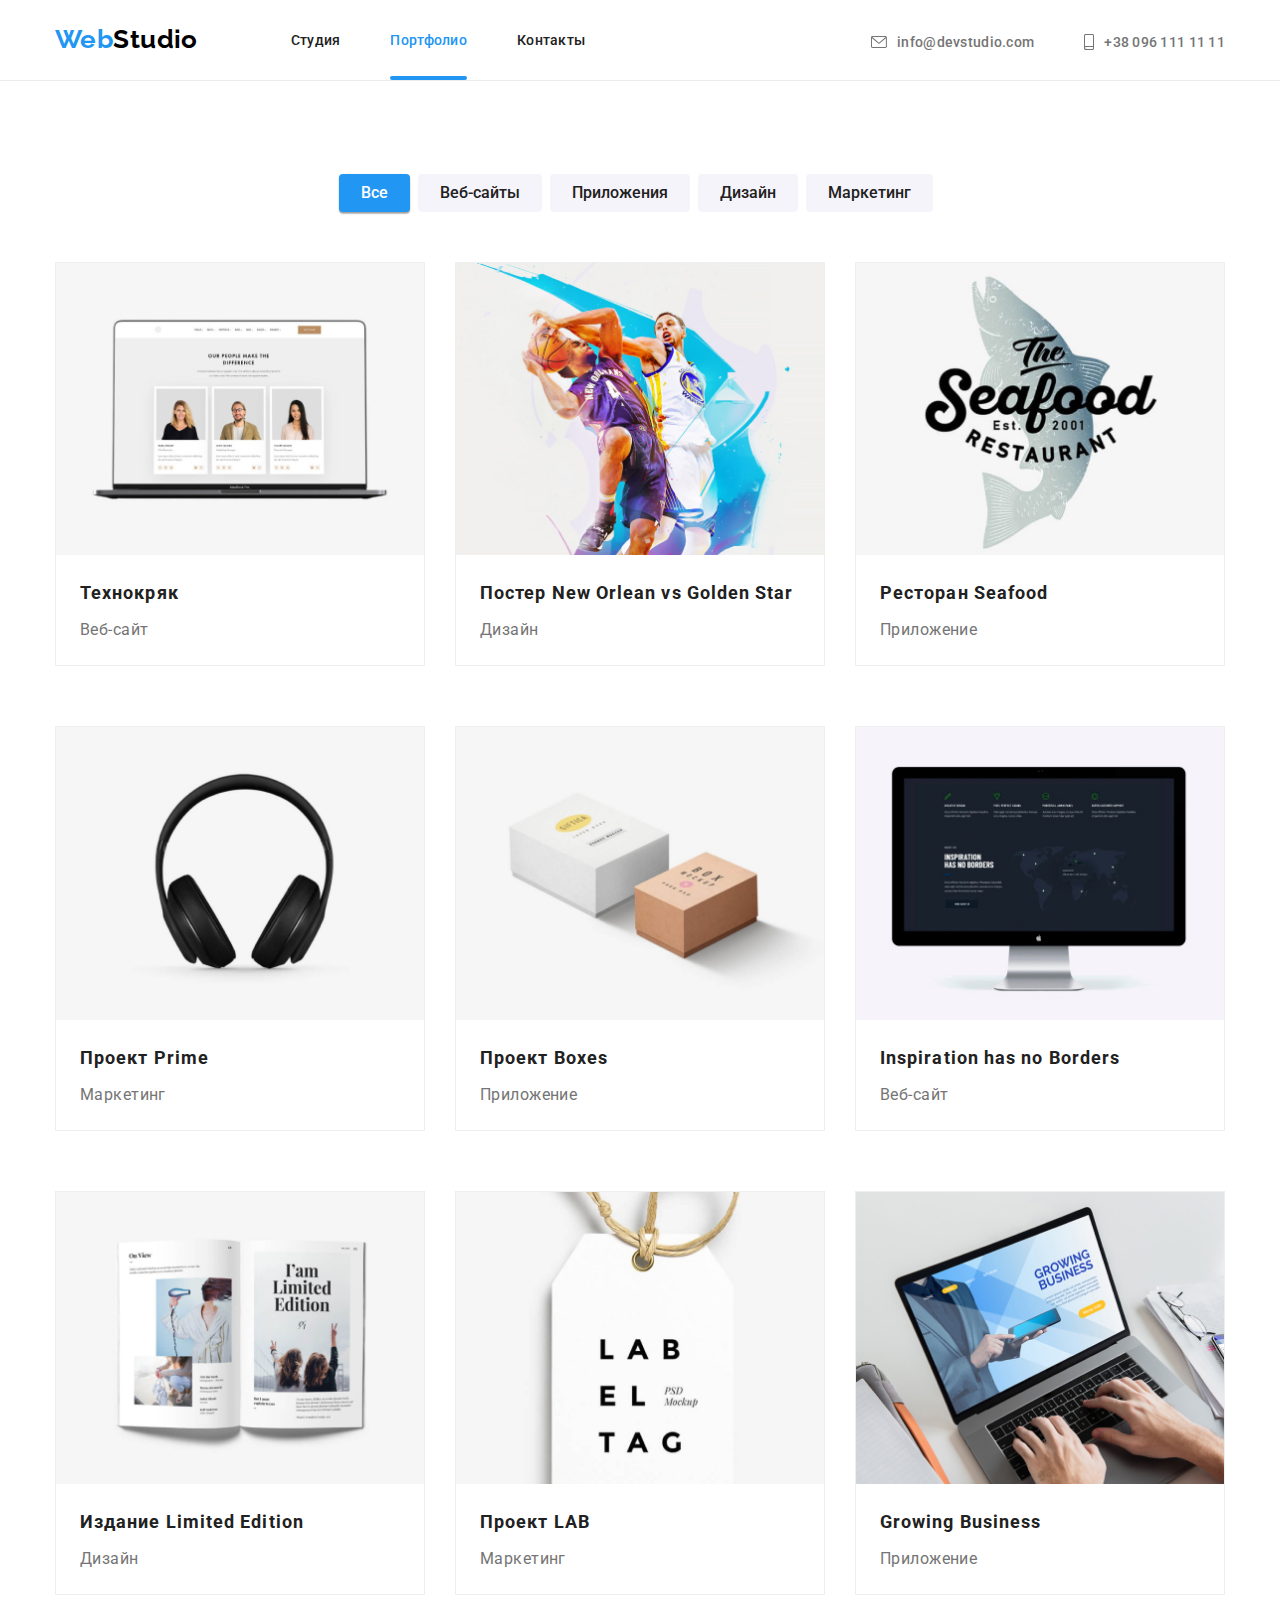
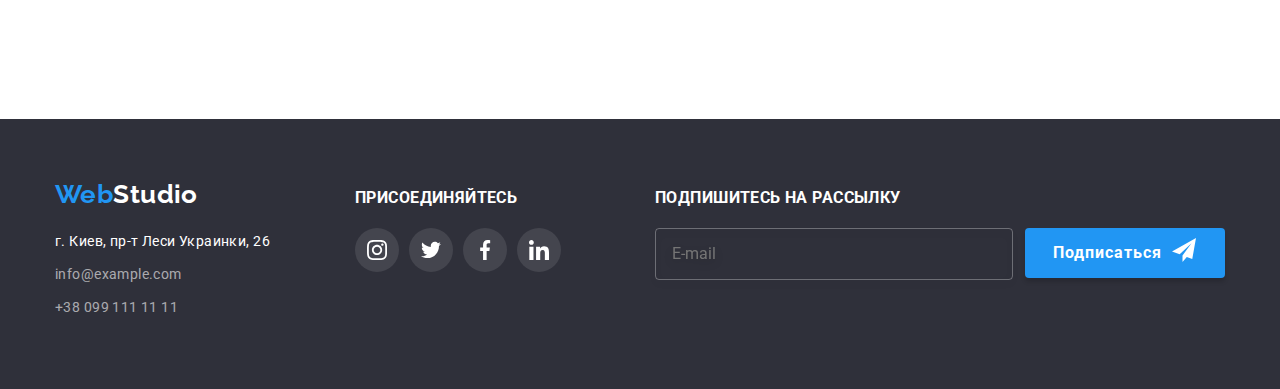
==== portfolio.html @ 2b28834d "web-studio" ====
<!DOCTYPE html>
<html lang="ru">
  <head>
    <meta charset="UTF-8" />
    <meta name="viewport" content="width=device-width, initial-scale=1.0" />

    <title>Portfolio</title>

    <link rel="preconnect" href="https://fonts.gstatic.com" />
    <link
      href="https://fonts.googleapis.com/css2?family=Raleway:wght@700&family=Roboto:wght@400;500;700;900&display=swap"
      rel="stylesheet"
    />
    <link rel="stylesheet" href="./css/main.min.css" />
  </head>
  <header class="header">
    <div class="container header--container">
      <a href="./index.html" class="logo link logo--header-padding"
        ><span class="logo_color-accent">Web</span>Studio</a
      >

      <nav>
        <ul class="site-nav list site-nav--desktop">
          <li class="site-nav__item">
            <a class="site-nav__link link" href="./index.html">Студия</a>
          </li>
          <li class="site-nav__item site-nav--active-menu">
            <a class="site-nav__link link" href="./portfolio.html">Портфолио</a>
          </li>

          <li class="site-nav__item">
            <a class="site-nav__link link" href="">Контакты</a>
          </li>
        </ul>
      </nav>

      <ul class="contact list">
        <li class="contact__item">
          <a class="contact__link link" href="mailto:info@devstudio.com">
            <svg class="contact__icon-envelope">
              <use href="./images/icons.svg#icon-envelope"></use>
            </svg>
            info@devstudio.com</a
          >
        </li>
        <li class="contact__item">
          <a class="contact__link link" href="tel:+380961111111">
            <svg class="contact__icon-phone">
              <use href="./images/icons.svg#icon-smartphone"></use>
            </svg>
            +38 096 111 11 11</a
          >
        </li>
      </ul>

      <button type="button" class="mobile-menu__button" data-menu-button>
        <svg
          class="mobile-menu__icon"
          width="40px"
          height="40px"
          aria-label="Переключатель мобильного меню"
          aria-expanded="false"
        >
          <use
            class="mobile-menu__icon-open"
            href="./images/icons.svg#icon-menu_open"
          ></use>
          <use
            class="mobile-menu__icon-close"
            href="./images/icons.svg#icon-menu_close"
          ></use>
        </svg>
      </button>

      <div class="mobile-menu" data-menu>
        <nav>
          <ul class="mobile-menu__list list site-nav--mobile">
            <li class="mobile-menu__item">
              <a class="mobile-menu__link link" href="">Студия</a>
            </li>
            <li class="mobile-menu__item">
              <a class="mobile-menu__link mobile-menu--active-menu link " href="./portfolio.html"
                >Портфолио</a
              >
            </li>

            <li class="mobile-menu__item">
              <a class="mobile-menu__link link" href="">Контакты</a>
            </li>
          </ul>
        </nav>

        <ul class="mobile-menu_contact list">
          <li class="mobile-menu_contact__tel">
            <a class="mobile-menu_contact__link link" href="tel:+380961111111">
              +38 096 111 11 11</a
            >
          </li>
          <li class="mobile-menu_contact__mail">
            <a
              class="mobile-menu_contact__link link"
              href="mailto:info@devstudio.com"
            >
              info@devstudio.com</a
            >
          </li>
        </ul>

        <ul class="list mobile-menu_social-list">
          <li class="mobile-menu_social-list__item">
            <a
              href=""
              class="mobile-menu_social-list__link link"
              rel="noopener noreferrer"
              >Instagram
            </a>
          </li>
          <li class="mobile-menu_social-list__item">
            <a
              href=""
              class="mobile-menu_social-list__link link"
              rel="noopener noreferrer"
            >
              Twitter
            </a>
          </li>
          <li class="mobile-menu_social-list__item">
            <a
              href=""
              class="mobile-menu_social-list__link link"
              rel="noopener noreferrer"
              >Facebook
            </a>
          </li>
          <li class="mobile-menu_social-list__item">
            <a
              href=""
              class="mobile-menu_social-list__link link"
              rel="noopener noreferrer"
            >
              LinkedIn
            </a>
          </li>
        </ul>
      </div>
    </div>
  </header>

  <body>
    <main>
      <section class="portfolio">
        <div class="container">
          <h1 class="visually-hidden">Наши работы</h1>
          <ul class="filter-list filter-list--margin-bottom list">
            <li class="filter-list__item">
              <button
                class="filter-list__button filter-list--active-button"
                type="button"
              >
                Все
              </button>
            </li>
            <li class="filter-list__item">
              <button class="filter-list__button" type="button">
                Веб-сайты
              </button>
            </li>
            <li class="filter-list__item">
              <button class="filter-list__button" type="button">
                Приложения
              </button>
            </li>
            <li class="filter-list__item">
              <button class="filter-list__button" type="button">Дизайн</button>
            </li>
            <li class="filter-list__item">
              <button class="filter-list__button" type="button">
                Маркетинг
              </button>
            </li>
          </ul>

          <ul class="portfolio_list list">
            <li class="portfolio__item">
              <a class="link portfolio__link" href="">
                <div class="overflow">
                  <picture>
                    <source
                      srcset="
                        ./images/portfolio/desktop/portfolio-1desktop.jpg    1x,
                        ./images/portfolio/desktop/portfolio-1desktop@2x.jpg 2x
                      "
                      media="(min-width: 1200px)" />
                    <source
                      srcset="
                        ./images/portfolio/tablet/portfolio-1tablet.jpg    1x,
                        ./images/portfolio/tablet/portfolio-1tablet@2x.jpg 2x
                      "
                      media="(min-width: 768px)" />
                    <source
                      srcset="
                        ./images/portfolio/mobile/portfolio-1mobile.jpg    1x,
                        ./images/portfolio/mobile/portfolio-1mobile@2x.jpg 2x
                      "
                      media="(max-width: 767.98px)" />
                    <img
                      src="./images/portfolio/desktop/portfolio-1desktop.jpg"
                      width="450"
                      alt=""
                  /></picture>
                  <div class="overlay">
                    Технокряк это современная площадка распространения
                    коронавируса. Компании используют эту платформу для
                    цифрового шпионажа и атак на защищённые сервера конкурентов.
                  </div>
                </div>
                <div class="portfolio-card">
                  <h2 class="portfolio-card__tittle title-color">Технокряк</h2>
                  <p class="portfolio-card__text">Веб-сайт</p>
                </div>
              </a>
            </li>

            <li class="portfolio__item">
              <a class="link portfolio__link" href="">
                <div class="overflow">
                  <picture>
                    <source
                      srcset="
                        ./images/portfolio/desktop/portfolio-2desktop.jpg    1x,
                        ./images/portfolio/desktop/portfolio-2desktop@2x.jpg 2x
                      "
                      media="(min-width: 1200px)" />
                    <source
                      srcset="
                        ./images/portfolio/tablet/portfolio-2tablet.jpg    1x,
                        ./images/portfolio/tablet/portfolio-2tablet@2x.jpg 2x
                      "
                      media="(min-width: 768px)" />
                    <source
                      srcset="
                        ./images/portfolio/mobile/portfolio-2mobile.jpg    1x,
                        ./images/portfolio/mobile/portfolio-2mobile@2x.jpg 2x
                      "
                      media="(max-width: 767.98px)" />
                    <img
                      src="./images/portfolio/desktop/portfolio-2desktop.jpg"
                      width="450"
                      alt=""
                  /></picture>
                  <div class="overlay">
                    Технокряк это современная площадка распространения
                    коронавируса. Компании используют эту платформу для
                    цифрового шпионажа и атак на защищённые сервера конкурентов.
                  </div>
                </div>
                <div class="portfolio-card">
                  <h2 class="portfolio-card__tittle title-color">
                    Постер New Orlean vs Golden Star
                  </h2>
                  <p class="portfolio-card__text">Дизайн</p>
                </div>
              </a>
            </li>

            <li class="portfolio__item">
              	<a class="link" href=""></a>
            
                <div class="overflow">
                  <picture>
										<source srcset="./images/portfolio/desktop/portfolio-3desktop.jpg 1x, ./images/portfolio/desktop/portfolio-3desktop@2x.jpg 2x" media="(min-width: 1200px)" />
										<source srcset="./images/portfolio/tablet/portfolio-3tablet.jpg 1x, ./images/portfolio/tablet/portfolio-3tablet@2x.jpg 2x" media="(min-width: 768px)" />
										<source srcset="./images/portfolio/mobile/portfolio-3mobile.jpg 1x, ./images/portfolio/mobile/portfolio-3mobile@2x.jpg 2x" media="(max-width: 767.98px)" />
										<img
										src="./images/portfolio/desktop/portfolio-3desktop.jpg"
										width="450"
										alt=""
									/></picture>
                  <div class="overlay">
                    Технокряк это современная площадка распространения
                    коронавируса. Компании используют эту платформу для
                    цифрового шпионажа и атак на защищённые сервера конкурентов.
                  </div>
                </div>
                <div class="portfolio-card">
                  <h2 class="portfolio-card__tittle title-color">
                    Ресторан Seafood
                  </h2>
                  <p class="portfolio-card__text">Приложение</p>
                </div>
              </a>
            </li>

            <li class="portfolio__item">
              	<a class="link" href=""></a>
           
                <div class="overflow">
                  <picture>
										<source srcset="./images/portfolio/desktop/portfolio-4desktop.jpg 1x, ./images/portfolio/desktop/portfolio-4desktop@2x.jpg 2x" media="(min-width: 1200px)" />
										<source srcset="./images/portfolio/tablet/portfolio-4tablet.jpg 1x, ./images/portfolio/tablet/portfolio-4tablet@2x.jpg 2x" media="(min-width: 768px)" />
										<source srcset="./images/portfolio/mobile/portfolio-4mobile.jpg 1x, ./images/portfolio/mobile/portfolio-4mobile@2x.jpg 2x" media="(max-width: 767.98px)" />
										<img
										src="./images/portfolio/desktop/portfolio-4desktop.jpg"
										width="450"
										alt=""
									/></picture>
                  <div class="overlay">
                    Технокряк это современная площадка распространения
                    коронавируса. Компании используют эту платформу для
                    цифрового шпионажа и атак на защищённые сервера конкурентов.
                  </div>
                </div>
                <div class="portfolio-card">
                  <h2 class="portfolio-card__tittle title-color">
                    Проект Prime
                  </h2>
                  <p class="portfolio-card__text">Маркетинг</p>
                </div>
              </a>
            </li>

            <li class="portfolio__item">
	<a class="link" href=""></a>
                <div class="overflow">
                         <picture>
										<source srcset="./images/portfolio/desktop/portfolio-5desktop.jpg 1x, ./images/portfolio/desktop/portfolio-5desktop@2x.jpg 2x" media="(min-width: 1200px)" />
										<source srcset="./images/portfolio/tablet/portfolio-5tablet.jpg 1x, ./images/portfolio/tablet/portfolio-5tablet@2x.jpg 2x" media="(min-width: 768px)" />
										<source srcset="./images/portfolio/mobile/portfolio-5mobile.jpg 1x, ./images/portfolio/mobile/portfolio-5mobile@2x.jpg 2x" media="(max-width: 767.98px)" />
										<img
										src="./images/portfolio/desktop/portfolio-5desktop.jpg"
										width="450"
										alt=""
									/></picture>
                  <div class="overlay">
                    Технокряк это современная площадка распространения
                    коронавируса. Компании используют эту платформу для
                    цифрового шпионажа и атак на защищённые сервера конкурентов.
                  </div>
                </div>
                <div class="portfolio-card">
                  <h2 class="portfolio-card__tittle title-color">
                    Проект Boxes
                  </h2>
                  <p class="portfolio-card__text">Приложение</p>
                </div>
              </a>
            </li>

            <li class="portfolio__item">
              <a class="link portfolio__link" href="">
                <div class="overflow">
                  <picture>
										<source srcset="./images/portfolio/desktop/portfolio-6desktop.jpg 1x, ./images/portfolio/desktop/portfolio-6desktop@2x.jpg 2x" media="(min-width: 1200px)" />
										<source srcset="./images/portfolio/tablet/portfolio-6tablet.jpg 1x, ./images/portfolio/tablet/portfolio-6tablet@2x.jpg 2x" media="(min-width: 768px)" />
										<source srcset="./images/portfolio/mobile/portfolio-6mobile.jpg 1x, ./images/portfolio/mobile/portfolio-6mobile@2x.jpg 2x" media="(max-width: 767.98px)" />
										<img
										src="./images/portfolio/desktop/portfolio-6desktop.jpg"
										width="450"
										alt=""
									/></picture>
                  <div class="overlay">
                    Технокряк это современная площадка распространения
                    коронавируса. Компании используют эту платформу для
                    цифрового шпионажа и атак на защищённые сервера конкурентов.
                  </div>
                </div>
                <div class="portfolio-card">
                  <h2 class="portfolio-card__tittle title-color">
                    Inspiration has no Borders
                  </h2>
                  <p class="portfolio-card__text">Веб-сайт</p>
                </div>
              </a>
            </li>

            <li class="portfolio__item">
              <a class="link portfolio__link" href="">
                <div class="overflow">
                 <picture>
										<source srcset="./images/portfolio/desktop/portfolio-7desktop.jpg 1x, ./images/portfolio/desktop/portfolio-7desktop@2x.jpg 2x" media="(min-width: 1200px)" />
										<source srcset="./images/portfolio/tablet/portfolio-7tablet.jpg 1x, ./images/portfolio/tablet/portfolio-7tablet@2x.jpg 2x" media="(min-width: 768px)" />
										<source srcset="./images/portfolio/mobile/portfolio-7mobile.jpg 1x, ./images/portfolio/mobile/portfolio-7mobile@2x.jpg 2x" media="(max-width: 767.98px)" />
										<img
										src="./images/portfolio/desktop/portfolio-7desktop.jpg"
										width="450"
										alt=""
									/></picture>
                  <div class="overlay">
                    Технокряк это современная площадка распространения
                    коронавируса. Компании используют эту платформу для
                    цифрового шпионажа и атак на защищённые сервера конкурентов.
                  </div>
                </div>
                <div class="portfolio-card">
                  <h2 class="portfolio-card__tittle title-color">
                    Издание Limited Edition
                  </h2>
                  <p class="portfolio-card__text">Дизайн</p>
                </div>
              </a>
            </li>

            <li class="portfolio__item">
              <a class="link portfolio__link" href="">
                <div class="overflow">
                 <picture>
										<source srcset="./images/portfolio/desktop/portfolio-8desktop.jpg 1x, ./images/portfolio/desktop/portfolio-8desktop@2x.jpg 2x" media="(min-width: 1200px)" />
										<source srcset="./images/portfolio/tablet/portfolio-8tablet.jpg 1x, ./images/portfolio/tablet/portfolio-8tablet@2x.jpg 2x" media="(min-width: 768px)" />
										<source srcset="./images/portfolio/mobile/portfolio-8mobile.jpg 1x, ./images/portfolio/mobile/portfolio-8mobile@2x.jpg 2x" media="(max-width: 767.98px)" />
										<img
										src="./images/portfolio/desktop/portfolio-8desktop.jpg"
										width="450"
										alt=""
									/></picture>
                  <div class="overlay">
                    Технокряк это современная площадка распространения
                    коронавируса. Компании используют эту платформу для
                    цифрового шпионажа и атак на защищённые сервера конкурентов.
                  </div>
                </div>
                <div class="portfolio-card">
                  <h2 class="portfolio-card__tittle title-color">Проект LAB</h2>
                  <p class="portfolio-card__text">Маркетинг</p>
                </div>
              </a>
            </li>
            <li class="portfolio__item">
              <a class="link portfolio__link" href="">
                <div class="overflow">
                 <picture>
										<source srcset="./images/portfolio/desktop/portfolio-9desktop.jpg 1x, ./images/portfolio/desktop/portfolio-9desktop@2x.jpg 2x" media="(min-width: 1200px)" />
										<source srcset="./images/portfolio/tablet/portfolio-9tablet.jpg 1x, ./images/portfolio/tablet/portfolio-9tablet@2x.jpg 2x" media="(min-width: 768px)" />
										<source srcset="./images/portfolio/mobile/portfolio-9mobile.jpg 1x, ./images/portfolio/mobile/portfolio-9mobile@2x.jpg 2x" media="(max-width: 767.98px)" />
										<img
										src="./images/portfolio/desktop/portfolio-9desktop.jpg"
										width="450"
										alt=""
									/></picture>
                  <div class="overlay">
                    Технокряк это современная площадка распространения
                    коронавируса. Компании используют эту платформу для
                    цифрового шпионажа и атак на защищённые сервера конкурентов.
                  </div>
                </div>
                <div class="portfolio-card">
                  <h2 class="portfolio-card__tittle title-color">
                    Growing Business
                  </h2>
                  <p class="portfolio-card__text">Приложение</p>
                </div>
              </a>
            </li>
          </ul>
        </div>
      </section>
    </main>

    <footer class="footer">
      <div class="footer_container container">
        <div class="footer__item">
          <a
            href="./index.html"
            class="logo link logo--white footer__title--margin"
          >
            <span class="logo_color-accent">Web</span>Studio</a
          >

          <address class="address">
            <ul class="list address-list">
              <li class="address-list__item address-list--color-white">
                г. Киев, пр-т Леси Украинки, 26
              </li>
              <li class="address-list__item item">
                <a
                  class="address-list__link link"
                  href="mailto:info@example.com"
                  >info@example.com</a
                >
              </li>
              <li class="address-list__item item">
                <a class="address-list__link link" href="tel:+380991111111"
                  >+38 099 111 11 11</a
                >
              </li>
            </ul>
          </address>
        </div>

        <div class="footer__item">
          <h3 class="title-color title_bg-dark footer__title--margin">
            Присоединяйтесь
          </h3>
          <ul class="list social-list">
            <li class="social-list__item">
              <a
                href=""
                class="social-list__link social-list_bg-color"
                target="_blank"
                rel="noopener noreferrer"
              >
                <svg class="social-list__icon social-list__icon--white">
                  <use href="./images/icons.svg#icon-instagram"></use>
                </svg>
              </a>
            </li>
            <li class="social-list__item">
              <a
                href=""
                class="social-list__link social-list_bg-color"
                target="_blank"
                rel="noopener noreferrer"
              >
                <svg class="social-list__icon social-list__icon--white">
                  <use href="./images/icons.svg#icon-twitter"></use>
                </svg>
              </a>
            </li>
            <li class="social-list__item">
              <a
                href=""
                class="social-list__link social-list_bg-color"
                target="_blank"
                rel="noopener noreferrer"
              >
                <svg class="social-list__icon social-list__icon--white">
                  <use href="./images/icons.svg#icon-facebook"></use>
                </svg>
              </a>
            </li>
            <li class="social-list__item">
              <a
                href=""
                class="social-list__link social-list_bg-color"
                target="_blank"
                rel="noopener noreferrer"
              >
                <svg class="social-list__icon social-list__icon--white">
                  <use href="./images/icons.svg#icon-linkedin"></use>
                </svg>
              </a>
            </li>
          </ul>
        </div>

        <div class="footer__item">
          <h3 class="title-color title_bg-dark footer__title--margin">
            Подпишитесь на рассылку
          </h3>
          <form class="footer__form">
            <label class="footer__label">
              <input class="footer__input" name="email" placeholder="E-mail" />
            </label>

            <button class="button footer__btn--inline-flex" type="submit">
              Подписаться
              <svg class="footer__btn-icon">
                <use href="./images/icons.svg#icon-send"></use>
              </svg>
            </button>
          </form>
        </div>
      </div>
    </footer>

    <script src="./js/mobile-menu.js"></script>
  </body>
</html>
---- css/main.min.css ----
/*! modern-normalize v1.0.0 | MIT License | https://github.com/sindresorhus/modern-normalize */*,::after,::before{box-sizing:border-box}:root{-moz-tab-size:4;tab-size:4}html{line-height:1.15;-webkit-text-size-adjust:100%}body{margin:0}body{font-family:system-ui,-apple-system,'Segoe UI',Roboto,Helvetica,Arial,sans-serif,'Apple Color Emoji','Segoe UI Emoji'}hr{height:0;color:inherit}abbr[title]{text-decoration:underline dotted}b,strong{font-weight:bolder}code,kbd,pre,samp{font-family:ui-monospace,SFMono-Regular,Consolas,'Liberation Mono',Menlo,monospace;font-size:1em}small{font-size:80%}sub,sup{font-size:75%;line-height:0;position:relative;vertical-align:baseline}sub{bottom:-.25em}sup{top:-.5em}table{text-indent:0;border-color:inherit}button,input,optgroup,select,textarea{font-family:inherit;font-size:100%;line-height:1.15;margin:0}button,select{text-transform:none}[type=button],[type=reset],[type=submit],button{-webkit-appearance:button}::-moz-focus-inner{border-style:none;padding:0}:-moz-focusring{outline:1px dotted ButtonText}:-moz-ui-invalid{box-shadow:none}legend{padding:0}progress{vertical-align:baseline}::-webkit-inner-spin-button,::-webkit-outer-spin-button{height:auto}[type=search]{-webkit-appearance:textfield;outline-offset:-2px}::-webkit-search-decoration{-webkit-appearance:none}::-webkit-file-upload-button{-webkit-appearance:button;font:inherit}summary{display:list-item}:root{--prymary-color: #757575;--secondary-color: #212121;--accent-color: #2196f3;--dark-bg-color: #2f303a;--section-bg-color: #f5f4fa;--logo-header: #000000;--logo-footer-and-active-link-button: #ffffff;--icon-color: #afb1b8;--icon-color-hover: #ffffff;--time-drn: 250ms;--time-trans-fcn: cubic-bezier(0.4, 0, 0.2, 1);--grid-mrgn-left: 30px;--grid-mrgn-top: 30px;--grid-item: 3;--grid-indent: 30px}.social-list__link,.features__icon-block,.clients-list__link{display:flex;justify-content:center;align-items:center}section{width:100%;padding-top:60px;padding-bottom:60px}@media screen and (min-width: 768px){section{padding-top:94px;padding-bottom:94px}}.container{display:block;width:100%;margin-right:auto;margin-left:auto;padding-left:15px;padding-right:15px}@media screen and (min-width: 480px){.container{width:480px}}@media screen and (min-width: 768px){.container{width:768px}}@media screen and (min-width: 1200px){.container{width:1200px}}html{box-sizing:border-box}*,*::after,*::before{box-sizing:inherit}body{font-family:"Roboto", sans-serif;font-size:14px;font-weight:400;letter-spacing:0.03em;color:var(--prymary-color)}@media screen and (min-width: 768px){body{padding-top:80px}}body.is-fixed{position:fixed}h1,h2,h3,h4,h5,h6,p{margin:0;padding:0}img{display:block;max-width:100%;height:auto}.visually-hidden{position:absolute !important;clip:rect(1px 1px 1px 1px);clip:rect(1px, 1px, 1px, 1px);padding:0 !important;border:0 !important;height:1px !important;width:1px !important;overflow:hidden}.list{list-style-type:none;padding:0;margin:0}.link{text-decoration:none;color:inherit;transition:color var(--time-drn) var(--time-trans-fcn)}.link:hover,.link:focus{color:var(--accent-color)}.title-color{color:var(--secondary-color)}.section-title{font-weight:700;text-align:center;font-size:28px;line-height:1.17;margin-bottom:30px}.title_bg-dark{line-height:1.14;text-transform:uppercase;color:var(--logo-footer-and-active-link-button)}.button{display:block;text-align:center;margin-right:auto;margin-left:auto;padding:10px 28px;border:none;min-width:200px;height:50px;cursor:pointer;font-weight:700;font-size:16px;line-height:1.87;letter-spacing:0.06em;color:var(--logo-footer-and-active-link-button);border-color:var(--accent-color);background-color:var(--accent-color);box-shadow:0px 4px 4px rgba(0,0,0,0.15);border-radius:4px}.social-list{display:inline-flex}.social-list__item{margin-right:10px}.social-list__item:last-child{margin-right:0px}.social-list__link{background-size:contain;height:44px;width:44px;border-radius:50%;transition:background-color var(--time-drn) var(--time-trans-fcn)}.social-list__link:hover,.social-list__link:focus{background-color:var(--accent-color)}.social-list__link:hover:hover .social-list__icon,.social-list__link:hover:focus .social-list__icon,.social-list__link:focus:hover .social-list__icon,.social-list__link:focus:focus .social-list__icon{fill:var(--icon-color-hover)}.social-list__icon{width:20px;height:20px;fill:var(--icon-color);transition:fill var(--time-drn) var(--time-trans-fcn)}.social-list__icon--white{fill:var(--logo-footer-and-active-link-button)}.social-list_bg-color{background-color:rgba(255,255,255,0.1)}.logo{display:inline-block;font-family:"Raleway", sans-serif;font-size:24px;line-height:1.16;font-weight:700;color:var(--logo-header);transition:color var(--time-drn) var(--time-trans-fcn)}.logo--header-padding{padding-top:16px;padding-bottom:16px}.logo_color-accent{color:var(--accent-color)}.logo--white{color:var(--logo-footer-and-active-link-button)}@media screen and (min-width: 1200px){.logo{font-size:26px;line-height:1.2}}.site-nav{display:flex;margin-left:88px;margin-right:80px;font-size:12px;font-weight:500;line-height:1.15;letter-spacing:0.02em;color:var(--secondary-color)}@media screen and (max-width: 767px){.site-nav--desktop{display:none}}@media screen and (min-width: 1200px){.site-nav{margin-left:93px;font-size:14px}}.site-nav__item{margin-right:50px}.site-nav__item:last-child{margin-right:0px}.site-nav__link{display:block;padding-top:32px;padding-bottom:28px;transition:color var(--time-drn) var(--time-trans-fcn)}.site-nav--active-menu{color:var(--accent-color)}.site-nav--active-menu::after{content:"";display:block;height:4px;width:100%;background-color:var(--accent-color);border-radius:2px}.mobile-menu{display:none;padding-top:48px;padding-bottom:40px;padding-left:40px;padding-right:40px;position:fixed;top:0;left:0;width:100%;height:100%;background-color:#fff;z-index:10;overflow:hidden;font-weight:500;letter-spacing:0.02em}@media screen and (min-width: 768px){.mobile-menu{display:none}}@media screen and (max-width: 768px){.mobile-menu.is-open{display:flex;flex-direction:column;justify-content:space-between}}.mobile-menu__button{position:relative;height:40px;width:40px;padding-top:10px;padding-bottom:10px;border:none;padding:0;margin-top:10px;margin-bottom:10px;background-color:transparent;transition:fill var(--time-drn) var(--time-trans-fcn)}.mobile-menu__button:active,.mobile-menu__button:focus{fill:var(--accent-color)}.mobile-menu__button.is-open{position:absolute;top:0;right:15px;z-index:100}.mobile-menu__button.is-open .mobile-menu__icon-close{display:block}.mobile-menu__button.is-open .mobile-menu__icon-open{display:none}@media screen and (min-width: 768px){.mobile-menu__button{display:none}}.mobile-menu__icon-close{display:none}.mobile-menu__list{font-size:40px;line-height:1.17;color:var(--secondary-color);transition:fill var(--time-drn) var(--time-trans-fcn)}@media screen and (max-width: 480px){.mobile-menu__list{font-size:36px}}.mobile-menu__item{margin-bottom:32px}.mobile-menu__item:last-child{margin-bottom:0}.mobile-menu__link:active,.mobile-menu__link:focus{color:var(--accent-color)}.mobile-menu_contact{margin-bottom:64px}.mobile-menu_contact__tel{margin-bottom:32px;font-size:34px;line-height:1.17;color:var(--accent-color)}@media screen and (max-width: 480px){.mobile-menu_contact__tel{font-size:28px}}.mobile-menu_contact__mail{font-size:24px;line-height:1.16}@media screen and (max-width: 480px){.mobile-menu_contact__mail{font-size:18px}}.mobile-menu_social-list{display:flex;flex-wrap:wrap;font-size:18px;line-height:1.22;color:var(--accent-color)}.mobile-menu_social-list__item{border-left:1px solid #ececec;padding-left:10px;padding-right:10px;margin-bottom:8px}.mobile-menu_social-list__item:first-child{padding-left:0;border-left:none}.mobile-menu_social-list__item:last-child{padding-right:0}.mobile-menu--active-menu{color:var(--accent-color)}.contact{display:inline-block}.contact__item-tel{margin-bottom:32px;font-weight:500;font-size:34px;line-height:1.17;letter-spacing:0.02em;color:#2196f3}.contact__item-mail{font-family:Roboto;font-style:normal;font-weight:500;font-size:24px;line-height:28px;letter-spacing:0.02em;color:#757575}.contact--mobile{margin-bottom:64px}@media screen and (max-width: 768px){.desktop_contact{display:none}}@media screen and (min-width: 1200px){.desktop_contact{display:block}}.contact{font-weight:500;line-height:1.15;letter-spacing:0.02em}@media screen and (max-width: 767px){.contact{display:none}}@media screen and (min-width: 768px){.contact{display:block}}@media screen and (min-width: 1200px){.contact{display:flex;margin-left:auto}}@media screen and (min-width: 768px) and (max-width: 1199px){.contact__item:first-child{margin-bottom:10px}}@media screen and (min-width: 1200px){.contact__item+.contact__item{margin-left:50px}}@media screen and (min-width: 768px) and (max-width: 1199px){.contact__link-mail:first-child{padding-top:21px}}@media screen and (min-width: 768px) and (max-width: 1199px){.contact__link-tel:last-child{padding-bottom:21px}}@media screen and (min-width: 1200px){.contact__link{display:flex;justify-content:center;align-items:center;padding-top:32px;padding-bottom:28px}}.contact__link:hover .contact__icon-phone,.contact__link:focus .contact__icon-phone,.contact__link:hover .contact__icon-envelope,.contact__link:focus .contact__icon-envelope{fill:var(--accent-color)}.contact__icon-envelope{height:12px;width:16px;margin-right:10px;fill:var(--prymary-color);transition:fill var(--time-drn) var(--time-trans-fcn)}.contact__icon-phone{height:16px;width:10px;margin-right:10px;fill:var(--prymary-color);transition:fill var(--time-drn) var(--time-trans-fcn)}.form__field{font-size:12px;line-height:1.16;letter-spacing:0.01em;color:var(--prymary-color);margin-bottom:10px}.form__field--margin-bottom{margin-bottom:20px}.form__label:focus-within{color:#2196f3}.form__text{display:block;margin-bottom:4px}.form__input{display:inline-block;padding-top:11px;padding-bottom:11px;padding-left:45px;padding-right:12px;width:100%;outline:none;border:1px solid rgba(33,33,33,0.2);border-radius:4px;cursor:pointer;transition:border var(--time-drn) var(--time-trans-fcn)}.form__input:hover,.form__input:focus{border:1px solid var(--accent-color)}.form__input:hover+.form__icon,.form__input:focus+.form__icon{fill:var(--accent-color)}.form__input:hover,.form__input:focus{border:1px solid var(--accent-color)}.form__input-with-icon{position:relative}.form__icon{position:absolute;left:12px;top:50%;transform:translatey(-50%);transition:fill var(--time-drn) var(--time-trans-fcn)}.form__comment{padding-top:12px;padding-bottom:12px;padding-left:16px;padding-right:16px;resize:none}.form__comment::placeholder{line-height:1.14;letter-spacing:0.01em;color:rgba(117,117,117,0.5)}.form__checkbox{position:absolute}.form__checkbox:checked+.form__check-icon{background-color:var(--accent-color);border:transparent;fill:white}@media screen and (max-width: 1199px){.form__checkbox-text{margin-bottom:4px;font-size:11px;line-height:1.16;letter-spacing:0.03em}}.form__checkbox-link{color:var(--accent-color);text-decoration:underline}.form__check-icon{display:inline-block;vertical-align:middle;border:2px solid var(--secondary-color);border-radius:2px;fill:transparent;margin-right:7px}.form__btn-modal{margin-top:30px;font-weight:700;font-size:16;line-height:1.87;letter-spacing:0.06em;transition:background var(--time-drn) var(--time-trans-fcn)}.form__btn-modal:hover,.form__btn-modal:focus{background:#188ce8}.team-card{text-align:center;padding-top:30px;padding-bottom:24px;padding-left:30px;padding-right:30px;font-size:16px;line-height:1.18}.team-card__title{font-weight:500;margin-bottom:10px}.team-card__text{margin-bottom:16px;word-break:break-all}.address-list{font-style:normal;line-height:1.71;letter-spacing:0.03em}.address-list__item{margin-bottom:9px;color:rgba(255,255,255,0.6)}.address-list__item{margin-bottom:9px}.address-list--color-white{margin-bottom:9px;color:#fff}.flex{display:flex;justify-content:space-between;align-items:baseline}.header{width:100%;border-bottom:1px solid #ececec;background-color:#ffffff}@media screen and (min-width: 768px){.header{position:fixed;top:0;left:0;z-index:100}}.header--container{position:relative;display:flex;align-items:center}@media screen and (max-width: 768px){.header--container{justify-content:space-between}}.hero{margin-left:auto;margin-right:auto;padding-top:118px;padding-bottom:118px;text-align:center}@media screen and (min-width: 1200px){.hero{padding-top:200px;padding-bottom:200px}}.hero--bg-image{max-width:1600px;background-repeat:no-repeat;background-size:cover;background-color:var(--dark-bg-color);background-image:linear-gradient(to right, rgba(47,48,58,0.4), rgba(47,48,58,0.4)),url(./../images/hero/hero-mobile.jpg)}@media (min-device-pixel-ratio: 2), (min-resolution: 192dpi), (min-resolution: 2dppx){.hero--bg-image{background-image:linear-gradient(to right, rgba(47,48,58,0.4), rgba(47,48,58,0.4)),url(./../images/hero/hero-mobile@2x.jpg)}}@media screen and (min-width: 768px){.hero--bg-image{background-image:linear-gradient(to right, rgba(47,48,58,0.4), rgba(47,48,58,0.4)),url(./../images/hero/hero-tablet.jpg)}}@media screen and (min-width: 768px) and (min-device-pixel-ratio: 2), screen and (min-width: 768px) and (min-resolution: 192dpi), screen and (min-width: 768px) and (min-resolution: 2dppx){.hero--bg-image{background-image:linear-gradient(to right, rgba(47,48,58,0.4), rgba(47,48,58,0.4)),url(./../images/hero/hero-tablet@2x.jpg)}}@media screen and (min-width: 1200px){.hero--bg-image{background-image:linear-gradient(to right, rgba(47,48,58,0.4), rgba(47,48,58,0.4)),url(./../images/hero/hero-desktop.jpg)}}@media screen and (min-width: 1200px) and (min-device-pixel-ratio: 2), screen and (min-width: 1200px) and (min-resolution: 192dpi), screen and (min-width: 1200px) and (min-resolution: 2dppx){.hero--bg-image{background-image:linear-gradient(to right, rgba(47,48,58,0.4), rgba(47,48,58,0.4)),url(./../images/hero/hero-desktop@2x.jpg)}}.hero__title{margin-right:auto;margin-left:auto;max-width:696px;margin-bottom:30px;font-weight:900;font-size:26px;line-height:1.62;letter-spacing:0.06em;text-transform:uppercase;color:#fff}@media screen and (min-width: 1200px){.hero__title{width:696px;font-size:44px;line-height:1.36}}.backdrop{position:fixed;width:100%;height:100%;top:0px;left:0px;background-color:rgba(0,0,0,0.2);z-index:150;opacity:1;transition:opacity 500ms ease}.backdrop.is-hidden{opacity:0;pointer-events:none}.is-hidden .modal{transform:translate(-200%, 0) scale(0.3)}.modal{width:100%;max-width:450px;padding:40px;position:absolute;top:50%;left:50%;height:581px;transform:translate(-50%, -50%) scale(1);transition:transform 500ms ease;background:#ffffff;box-shadow:0px 1px 3px rgba(0,0,0,0.12),0px 1px 1px rgba(0,0,0,0.14),0px 2px 1px rgba(0,0,0,0.2)}@media screen and (min-width: 1200px){.modal{max-width:528px}}.modal__btn-close{display:flex;align-items:center;justify-content:center;width:30px;height:30px;position:absolute;top:8px;right:8px;background:#ffffff;border:1px solid rgba(0,0,0,0.1);border-radius:50%;padding:0px;cursor:pointer}.modal__btn-close:hover .modal__icon-close,.modal__btn-close:focus .modal__icon-close{fill:var(--accent-color)}.modal__icon-close{width:11px;height:11px;transition:fill var(--time-drn) var(--time-trans-fcn)}.modal__title{margin-bottom:12px;font-weight:700;font-size:20px;line-height:1.15;text-align:center}@media screen and (min-width: 768px){.features__list{display:flex;flex-wrap:wrap;justify-content:space-between}}.features__item{margin-bottom:30px}@media screen and (min-width: 768px){.features__item{flex-basis:calc((100% - 30px) / 2)}}@media screen and (min-width: 768px){.features__item:nth-last-child(-n+2){margin-bottom:0}}@media screen and (min-width: 1200px){.features__item{flex-basis:calc((100% - 3 * 30px) / 4)}}@media screen and (min-width: 1200px){.features__item{margin-bottom:0}}.features__icon-block{height:120px;background-color:var(--section-bg-color);margin-bottom:30px}.features__icon{width:65.32px;height:70px}.features__title{display:block;text-align:center;font-weight:700;line-height:1.14;text-transform:uppercase;margin-bottom:10px}@media screen and (min-width: 768px){.features__title{text-align:left}}.features-text{display:block;line-height:1.71}.occupation{display:none}@media screen and (min-width: 1200px){.occupation{display:block;padding-top:0px}.occupation__item{position:relative;flex-basis:calc((100% - 60px) / 3)}.occupation__text{display:flex;align-items:center;justify-content:center;position:absolute;bottom:0px;width:100%;z-index:2;text-align:center;margin-bottom:27px}.occupation__list{position:relative}.occupation__item::after{content:"";position:absolute;display:block;width:100%;height:70px;background-color:rgba(47,48,58,0.8);bottom:0px}}.team{background-color:var(--section-bg-color)}@media screen and (min-width: 768px){.team__list{display:flex;flex-wrap:wrap;justify-content:space-between}}.team__item{width:100%;max-width:450px;margin-bottom:30px;background:var(--logo-footer-and-active-link-button);box-shadow:0px 1px 3px rgba(0,0,0,0.12),0px 1px 1px rgba(0,0,0,0.14),0px 2px 1px rgba(0,0,0,0.2);border-radius:0px 0px 4px 4px}.team__item:last-child{margin-bottom:0}@media screen and (min-width: 768px){.team__item{flex-basis:calc((100% - 30px) / 2)}.team__item:nth-last-child(-n+2){margin-bottom:0}}@media screen and (min-width: 1200px){.team__item{flex-basis:calc((100% - 90px) / 4);margin-bottom:0}}.team-card{text-align:center;padding-top:30px;padding-bottom:24px;padding-left:30px;padding-right:30px;font-size:16px;line-height:1.18}.team-card__title{font-weight:500;margin-bottom:10px}.team-card__text{margin-bottom:16px;word-break:break-all}@media screen and (max-width: 767px){.clients{display:none}}.clients-list{display:flex;flex-wrap:wrap;justify-content:space-between}@media screen and (min-width: 768px){.clients-list__item{flex-basis:calc((100% - 60px) / 3);margin-bottom:30px}.clients-list__item:nth-last-child(-n+3){margin-bottom:0px}}@media screen and (min-width: 1200px){.clients-list__item{flex-basis:calc((100% - 150px) / 6);margin-bottom:0px}}.clients-list__link{width:170px;height:92px;border:1px solid var(--icon-color);border-radius:4px;transition:border var(--time-drn) var(--time-trans-fcn)}.clients-list__link:hover,.clients-list__link:focus{border:1px solid var(--accent-color)}.clients-list__link:hover .clients-list__icon,.clients-list__link:focus .clients-list__icon{fill:var(--accent-color)}.clients-list__icon{width:106px;height:60px;fill:var(--icon-color);transition:fill var(--time-drn) var(--time-trans-fcn)}@media screen and (min-width: 1200px){.clients-list__icon{margin-left:32px;margin-right:32px}}.footer{width:100%;background-color:var(--dark-bg-color);color:var(--logo-footer-and-active-link-button);padding-top:60px;padding-bottom:60px;padding-left:0px;padding-right:0px}.footer_container{display:flex;flex-direction:column}@media screen and (max-width: 767px){.footer_container{text-align:center}}@media screen and (min-width: 768px){.footer_container{flex-direction:row;flex-wrap:wrap;justify-content:space-between;align-items:baseline}}.footer__item{margin-bottom:60px;text-align:center}.footer__item:last-child{margin-bottom:0px}@media screen and (min-width: 768px){.footer__item{flex-basis:calc((100% - 30px) / 2)}.footer__item:last-child{flex-basis:100%}}@media screen and (min-width: 1200px){.footer__item{text-align:left;margin-bottom:0px;flex-basis:calc((50% - 45px) / 2)}.footer__item:last-child{flex-basis:calc(50% - 15px)}}.footer__title--margin{margin-bottom:20px}.footer__form{display:block}@media screen and (min-width: 1200px){.footer__form{display:flex}}.footer__label{display:block}.footer__input{margin-bottom:20px;width:100%;max-width:450px;padding-top:15px;padding-bottom:15px;border:1px solid rgba(255,255,255,0.3);filter:drop-shadow(0px 4px 4px rgba(0,0,0,0.15));border-radius:4px;padding-left:16px;padding-right:16px;background:transparent;font-size:16px;line-height:1.25;color:rgba(255,255,255,0.6)}@media screen and (min-width: 1200px){.footer__input{width:358px;margin-bottom:0px;margin-right:12px}}.footer__btn--inline-flex{display:block;text-align:center}@media screen and (min-width: 1200px){.footer__btn--inline-flex{display:inline-flex}}.footer__btn-icon{width:24px;height:24px;fill:var(--logo-footer-and-active-link-button);margin-left:10px}.grid{display:flex;flex-wrap:wrap;margin-left:calc(-1 * var(--grid-mrgn-left));margin-top:calc(-1 * var(--grid-mrgn-top))}.grid__item{flex-basis:calc((100% - var(--grid-indent) * 3) / var(--grid-item));margin-left:var(--grid-mrgn-left);margin-top:var(--grid-mrgn-top)}.filter-list{display:flex;flex-wrap:wrap}@media screen and (min-width: 768px){.filter-list{justify-content:center;align-items:baseline}}.filter-list--margin-bottom{margin-bottom:50px}.filter-list__item{margin-right:8px;margin-bottom:10px}@media screen and (min-width: 768px){.filter-list__item{margin-bottom:0px}}.filter-list__item:nth-last-child(-n+2){margin-bottom:0px}.filter-list__button{display:inline-block;text-align:center;height:38px;padding-top:6px;padding-bottom:6px;padding-left:22px;padding-right:22px;font-size:16px;line-height:1.62;font-weight:500;border:0px;text-decoration:none;border-radius:4px;cursor:pointer;color:var(--secondary-color);background-color:#f5f4fa;transition-property:color, background, box-shadow;transition:var(--time-drn) var(--time-trans-fcn)}.filter-list__button:hover,.filter-list__button:focus{color:var(--logo-footer-and-active-link-button);background-color:var(--accent-color);box-shadow:0px 1px 3px rgba(0,0,0,0.12),0px 1px 1px rgba(0,0,0,0.14),0px 2px 1px rgba(0,0,0,0.2);border-radius:4px 4px 4px 4px}.filter-list--active-button{color:var(--logo-footer-and-active-link-button);background-color:var(--accent-color);box-shadow:0px 1px 3px rgba(0,0,0,0.12),0px 1px 1px rgba(0,0,0,0.14),0px 2px 1px rgba(0,0,0,0.2);border-radius:4px}.portfolio_list{display:block}@media screen and (min-width: 768px){.portfolio_list{display:flex;flex-wrap:wrap;justify-content:space-between}}@media screen and (min-width: 1200px){.portfolio_list{display:flex;flex-wrap:wrap;margin-left:calc(-1 * var(--grid-mrgn-left));margin-top:calc(-1 * var(--grid-mrgn-top))}}.portfolio__item{border:1px solid #eeeeee;margin-bottom:30px;position:relative;background:var(--logo-footer-and-active-link-button)}@media screen and (max-width: 768px){.portfolio__item:last-child{margin-bottom:0px}}@media screen and (min-width: 768px){.portfolio__item{flex-basis:calc((100% - 30px) / 2)}}@media screen and (min-width: 1200px){.portfolio__item{flex-basis:calc((100% - var(--grid-indent) * 3) / var(--grid-item));margin-left:var(--grid-mrgn-left);margin-top:var(--grid-mrgn-top)}}.portfolio__link:hover,.portfolio__link:focus{color:var(--prymary-color);box-shadow:0px 1px 1px rgba(0,0,0,0.12),0px 4px 4px rgba(0,0,0,0.06),1px 4px 6px rgba(0,0,0,0.16)}.portfolio__link:hover .overlay,.portfolio__link:focus .overlay{opacity:0.9;transform:translateY(0%)}.overlay{position:absolute;width:100%;height:294px;transform:translateY(100%);transition:transform var(--time-drn) var(--time-trans-fcn);padding-top:63px;padding-bottom:63px;padding-left:24px;padding-right:24px;background-color:#2196f3;opacity:0;top:0px;font-size:18px;line-height:1.56;color:var(--logo-footer-and-active-link-button)}@media screen and (min-width: 768px) and (max-width: 1199px){.overlay{padding-top:49px;padding-bottom:49px}}@media screen and (max-width: 479px){.overlay{font-size:14px;padding-top:30px;padding-bottom:30px}}.overflow{position:relative;overflow:hidden}.portfolio-card{padding-top:20px;padding-bottom:20px;padding-left:24px;padding-right:24px;border-top:0px}.portfolio-card__tittle{margin-bottom:4px;font-size:18px;line-height:2;font-weight:700;letter-spacing:0.06em;color:var(--secondary-color)}.portfolio-card__text{font-size:16px;line-height:1.87}
/*# sourceMappingURL=main.min.css.map */
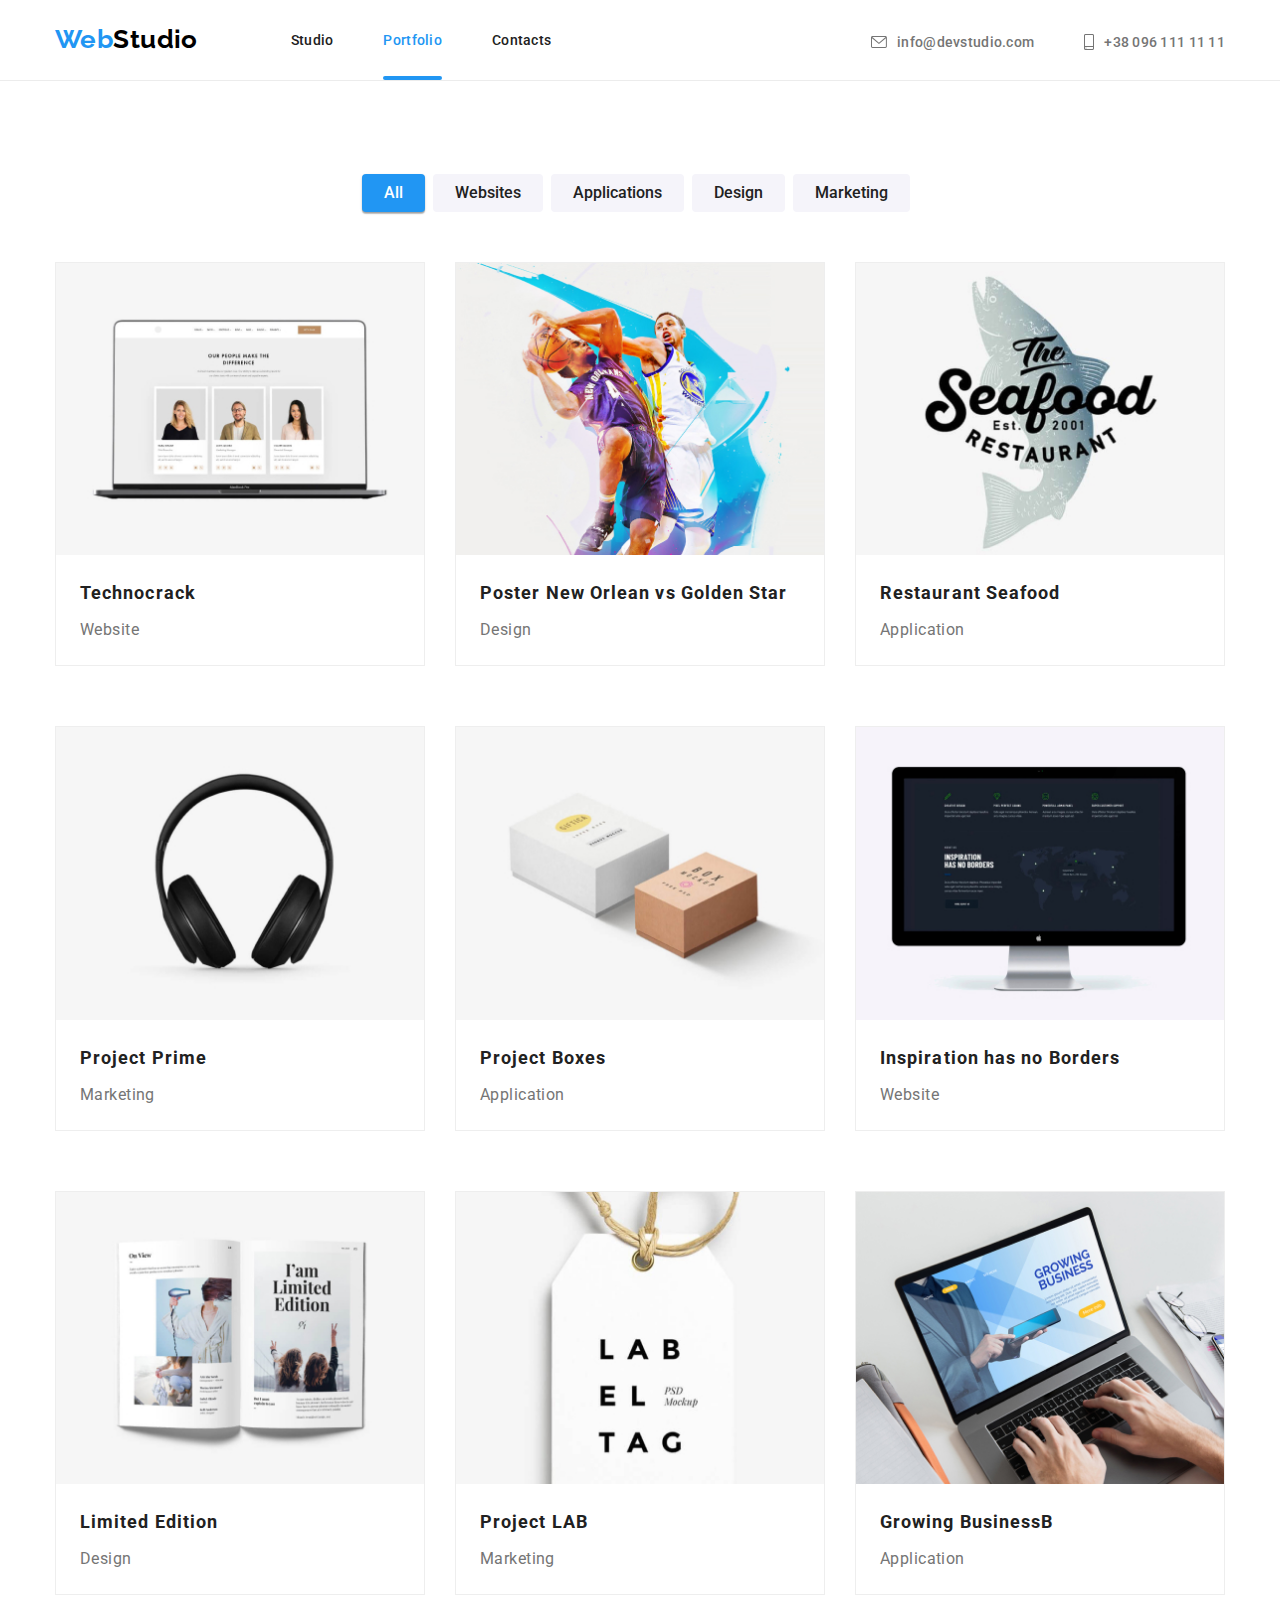
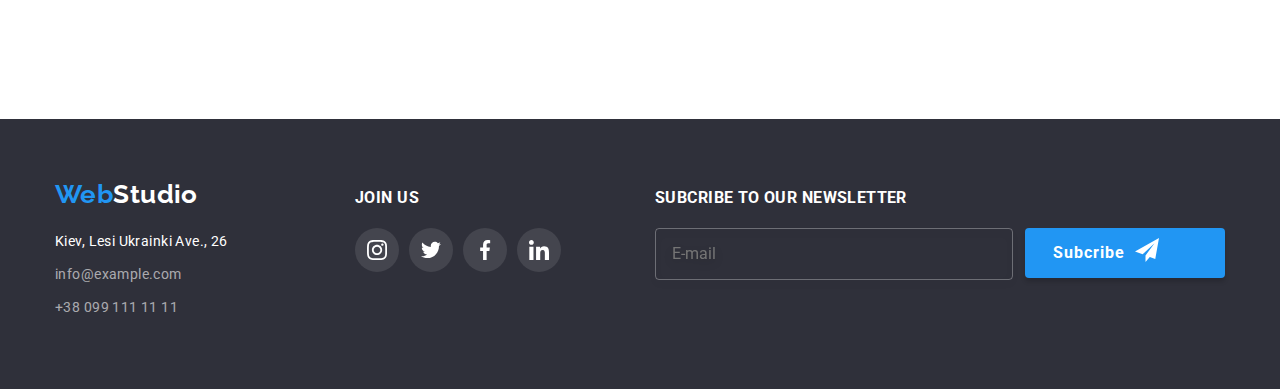
==== commit fc632611: "translated" ====
--- a/portfolio.html
+++ b/portfolio.html
@@ -22,14 +22,14 @@
       <nav>
         <ul class="site-nav list site-nav--desktop">
           <li class="site-nav__item">
-            <a class="site-nav__link link" href="./index.html">Студия</a>
+            <a class="site-nav__link link" href="./index.html">Studio</a>
           </li>
           <li class="site-nav__item site-nav--active-menu">
-            <a class="site-nav__link link" href="./portfolio.html">Портфолио</a>
+            <a class="site-nav__link link" href="./portfolio.html">Portfolio</a>
           </li>
 
           <li class="site-nav__item">
-            <a class="site-nav__link link" href="">Контакты</a>
+            <a class="site-nav__link link" href="">Contacts</a>
           </li>
         </ul>
       </nav>
@@ -76,16 +76,16 @@
         <nav>
           <ul class="mobile-menu__list list site-nav--mobile">
             <li class="mobile-menu__item">
-              <a class="mobile-menu__link link" href="">Студия</a>
+              <a class="mobile-menu__link link" href="">Studio</a>
             </li>
             <li class="mobile-menu__item">
               <a class="mobile-menu__link mobile-menu--active-menu link " href="./portfolio.html"
-                >Портфолио</a
+                >Portfolio</a
               >
             </li>
 
             <li class="mobile-menu__item">
-              <a class="mobile-menu__link link" href="">Контакты</a>
+              <a class="mobile-menu__link link" href="">Contacts</a>
             </li>
           </ul>
         </nav>
@@ -150,32 +150,32 @@
     <main>
       <section class="portfolio">
         <div class="container">
-          <h1 class="visually-hidden">Наши работы</h1>
+          <h1 class="visually-hidden">Our Works</h1>
           <ul class="filter-list filter-list--margin-bottom list">
             <li class="filter-list__item">
               <button
                 class="filter-list__button filter-list--active-button"
                 type="button"
               >
-                Все
+                All
               </button>
             </li>
             <li class="filter-list__item">
               <button class="filter-list__button" type="button">
-                Веб-сайты
+                Websites
               </button>
             </li>
             <li class="filter-list__item">
               <button class="filter-list__button" type="button">
-                Приложения
+                Applications
               </button>
             </li>
             <li class="filter-list__item">
-              <button class="filter-list__button" type="button">Дизайн</button>
+              <button class="filter-list__button" type="button">Design</button>
             </li>
             <li class="filter-list__item">
               <button class="filter-list__button" type="button">
-                Маркетинг
+                Marketing
               </button>
             </li>
           </ul>
@@ -209,14 +209,12 @@
                       alt=""
                   /></picture>
                   <div class="overlay">
-                    Технокряк это современная площадка распространения
-                    коронавируса. Компании используют эту платформу для
-                    цифрового шпионажа и атак на защищённые сервера конкурентов.
-                  </div>
-                </div>
-                <div class="portfolio-card">
-                  <h2 class="portfolio-card__tittle title-color">Технокряк</h2>
-                  <p class="portfolio-card__text">Веб-сайт</p>
+                    russia is terrorist
+                  </div>
+                </div>
+                <div class="portfolio-card">
+                  <h2 class="portfolio-card__tittle title-color">Technocrack</h2>
+                  <p class="portfolio-card__text">Website</p>
                 </div>
               </a>
             </li>
@@ -249,16 +247,14 @@
                       alt=""
                   /></picture>
                   <div class="overlay">
-                    Технокряк это современная площадка распространения
-                    коронавируса. Компании используют эту платформу для
-                    цифрового шпионажа и атак на защищённые сервера конкурентов.
+                    russia is terrorist
                   </div>
                 </div>
                 <div class="portfolio-card">
                   <h2 class="portfolio-card__tittle title-color">
-                    Постер New Orlean vs Golden Star
+                    Poster New Orlean vs Golden Star
                   </h2>
-                  <p class="portfolio-card__text">Дизайн</p>
+                  <p class="portfolio-card__text">Design</p>
                 </div>
               </a>
             </li>
@@ -277,16 +273,14 @@
 										alt=""
 									/></picture>
                   <div class="overlay">
-                    Технокряк это современная площадка распространения
-                    коронавируса. Компании используют эту платформу для
-                    цифрового шпионажа и атак на защищённые сервера конкурентов.
+                    russia is terrorist
                   </div>
                 </div>
                 <div class="portfolio-card">
                   <h2 class="portfolio-card__tittle title-color">
-                    Ресторан Seafood
+                    Restaurant Seafood
                   </h2>
-                  <p class="portfolio-card__text">Приложение</p>
+                  <p class="portfolio-card__text">Application</p>
                 </div>
               </a>
             </li>
@@ -305,16 +299,14 @@
 										alt=""
 									/></picture>
                   <div class="overlay">
-                    Технокряк это современная площадка распространения
-                    коронавируса. Компании используют эту платформу для
-                    цифрового шпионажа и атак на защищённые сервера конкурентов.
+                    russia is terrorist
                   </div>
                 </div>
                 <div class="portfolio-card">
                   <h2 class="portfolio-card__tittle title-color">
-                    Проект Prime
+                    Project Prime
                   </h2>
-                  <p class="portfolio-card__text">Маркетинг</p>
+                  <p class="portfolio-card__text">Marketing</p>
                 </div>
               </a>
             </li>
@@ -332,16 +324,14 @@
 										alt=""
 									/></picture>
                   <div class="overlay">
-                    Технокряк это современная площадка распространения
-                    коронавируса. Компании используют эту платформу для
-                    цифрового шпионажа и атак на защищённые сервера конкурентов.
+                    russia is terrorist
                   </div>
                 </div>
                 <div class="portfolio-card">
                   <h2 class="portfolio-card__tittle title-color">
-                    Проект Boxes
+                    Project Boxes
                   </h2>
-                  <p class="portfolio-card__text">Приложение</p>
+                  <p class="portfolio-card__text">Application</p>
                 </div>
               </a>
             </li>
@@ -359,16 +349,14 @@
 										alt=""
 									/></picture>
                   <div class="overlay">
-                    Технокряк это современная площадка распространения
-                    коронавируса. Компании используют эту платформу для
-                    цифрового шпионажа и атак на защищённые сервера конкурентов.
+                    russia is terrorist
                   </div>
                 </div>
                 <div class="portfolio-card">
                   <h2 class="portfolio-card__tittle title-color">
                     Inspiration has no Borders
                   </h2>
-                  <p class="portfolio-card__text">Веб-сайт</p>
+                  <p class="portfolio-card__text">Website</p>
                 </div>
               </a>
             </li>
@@ -386,16 +374,14 @@
 										alt=""
 									/></picture>
                   <div class="overlay">
-                    Технокряк это современная площадка распространения
-                    коронавируса. Компании используют эту платформу для
-                    цифрового шпионажа и атак на защищённые сервера конкурентов.
+                    russia is terrorist
                   </div>
                 </div>
                 <div class="portfolio-card">
                   <h2 class="portfolio-card__tittle title-color">
-                    Издание Limited Edition
+                    Limited Edition
                   </h2>
-                  <p class="portfolio-card__text">Дизайн</p>
+                  <p class="portfolio-card__text">Design</p>
                 </div>
               </a>
             </li>
@@ -413,14 +399,12 @@
 										alt=""
 									/></picture>
                   <div class="overlay">
-                    Технокряк это современная площадка распространения
-                    коронавируса. Компании используют эту платформу для
-                    цифрового шпионажа и атак на защищённые сервера конкурентов.
-                  </div>
-                </div>
-                <div class="portfolio-card">
-                  <h2 class="portfolio-card__tittle title-color">Проект LAB</h2>
-                  <p class="portfolio-card__text">Маркетинг</p>
+                    russia is terrorist
+                  </div>
+                </div>
+                <div class="portfolio-card">
+                  <h2 class="portfolio-card__tittle title-color">Project LAB</h2>
+                  <p class="portfolio-card__text">Marketing</p>
                 </div>
               </a>
             </li>
@@ -437,16 +421,12 @@
 										alt=""
 									/></picture>
                   <div class="overlay">
-                    Технокряк это современная площадка распространения
-                    коронавируса. Компании используют эту платформу для
-                    цифрового шпионажа и атак на защищённые сервера конкурентов.
-                  </div>
-                </div>
-                <div class="portfolio-card">
-                  <h2 class="portfolio-card__tittle title-color">
-                    Growing Business
-                  </h2>
-                  <p class="portfolio-card__text">Приложение</p>
+                    russia is terrorist
+                  </div>
+                </div>
+                <div class="portfolio-card">
+                  <h2 class="portfolio-card__tittle title-color"> Growing BusinessB</h2>
+                  <p class="portfolio-card__text">Application</p>
                 </div>
               </a>
             </li>
@@ -468,7 +448,7 @@
           <address class="address">
             <ul class="list address-list">
               <li class="address-list__item address-list--color-white">
-                г. Киев, пр-т Леси Украинки, 26
+                Kiev, Lesi Ukrainki Ave., 26
               </li>
               <li class="address-list__item item">
                 <a
@@ -488,7 +468,7 @@
 
         <div class="footer__item">
           <h3 class="title-color title_bg-dark footer__title--margin">
-            Присоединяйтесь
+            Join us
           </h3>
           <ul class="list social-list">
             <li class="social-list__item">
@@ -544,7 +524,7 @@
 
         <div class="footer__item">
           <h3 class="title-color title_bg-dark footer__title--margin">
-            Подпишитесь на рассылку
+            Subcribe to our newsletter
           </h3>
           <form class="footer__form">
             <label class="footer__label">
@@ -552,7 +532,7 @@
             </label>
 
             <button class="button footer__btn--inline-flex" type="submit">
-              Подписаться
+              Subcribe
               <svg class="footer__btn-icon">
                 <use href="./images/icons.svg#icon-send"></use>
               </svg>
